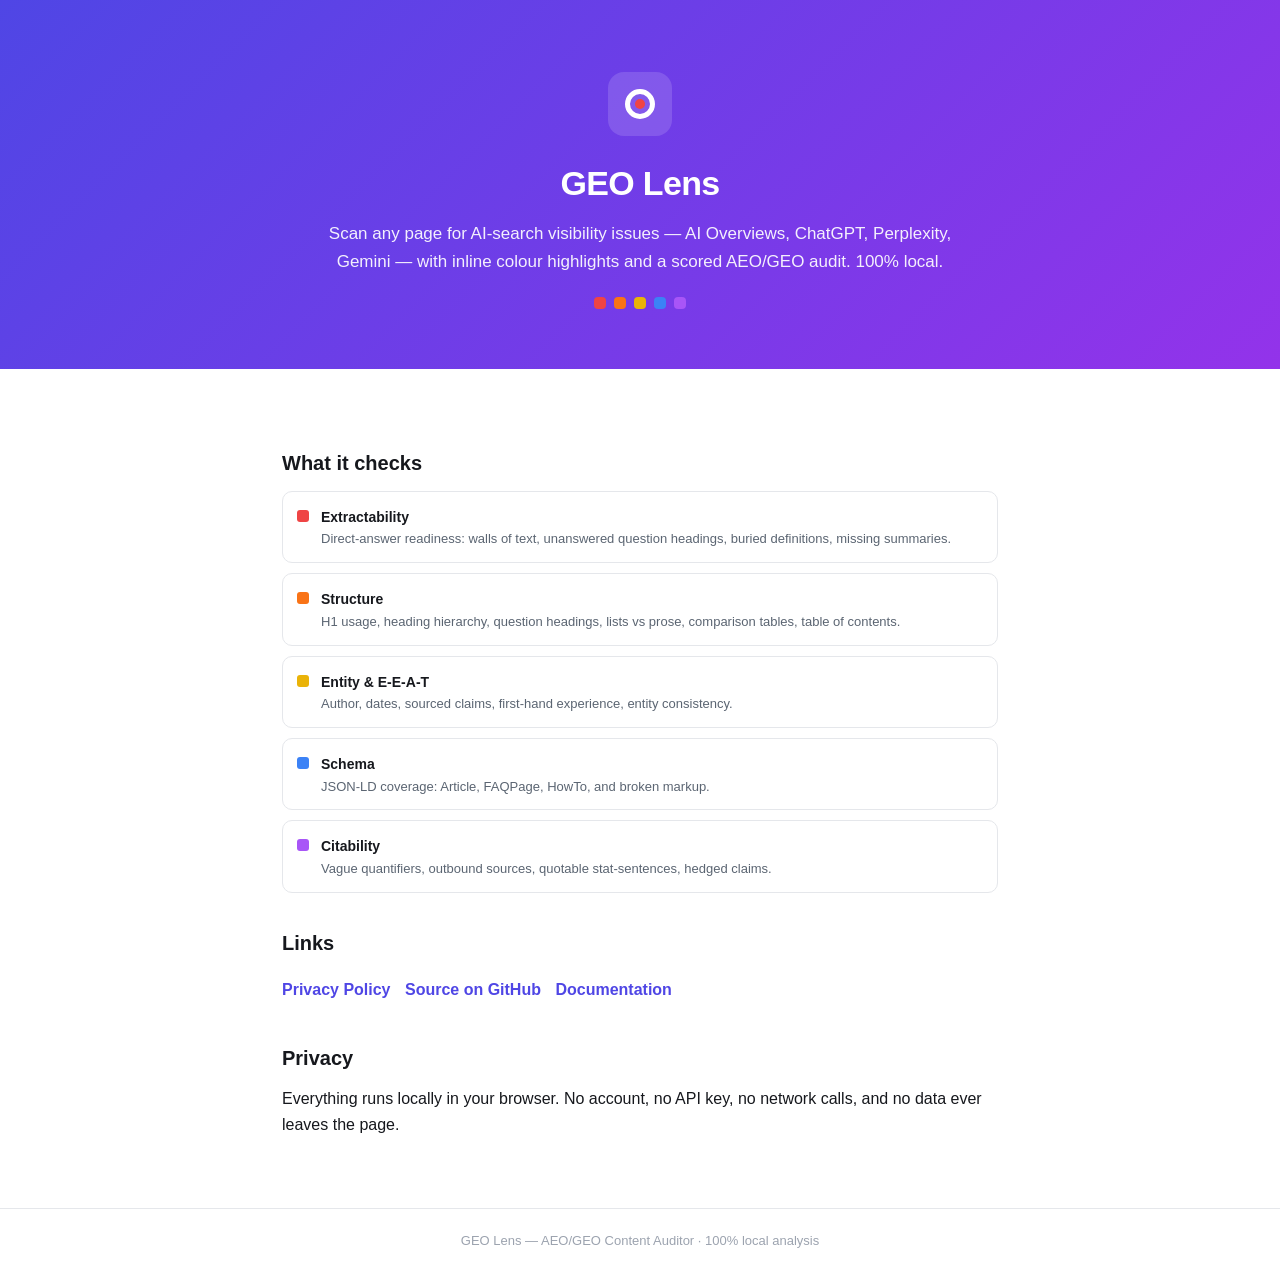
==== index.html @ 0c2091ce "chore: add Pages auto-deploy workflow, landing page, and store screenshots - .github/workflows/pages" ====
<!doctype html>
<html lang="en">
<head>
  <meta charset="utf-8">
  <meta name="viewport" content="width=device-width, initial-scale=1">
  <title>GEO Lens — AEO/GEO Content Auditor</title>
  <meta name="description" content="A Chrome extension that scans any page for AI-search visibility issues (AI Overviews, ChatGPT, Perplexity, Gemini) and highlights them inline with a scored AEO/GEO audit. 100% local.">
  <style>
    :root { --red:#EF4444; --orange:#F97316; --yellow:#EAB308; --blue:#3B82F6; --purple:#A855F7; --accent:#4F46E5; }
    * { box-sizing: border-box; margin: 0; padding: 0; }
    body { font-family: -apple-system, BlinkMacSystemFont, 'Segoe UI', Roboto, Helvetica, Arial, sans-serif; color: #16181d; background: #fff; line-height: 1.6; }
    .hero { background: linear-gradient(135deg, #4F46E5, #9333EA); color: #fff; padding: 72px 22px 60px; text-align: center; }
    .logo { width: 64px; height: 64px; border-radius: 16px; background: rgba(255,255,255,.14); display: inline-flex; align-items: center; justify-content: center; margin-bottom: 20px; }
    .logo .lens { width: 30px; height: 30px; border: 5px solid #fff; border-radius: 50%; position: relative; }
    .logo .lens::after { content: ''; position: absolute; width: 10px; height: 10px; background: var(--red); border-radius: 50%; top: 5px; left: 5px; }
    h1 { font-size: 34px; letter-spacing: -0.02em; }
    .tag { font-size: 17px; opacity: .92; margin-top: 10px; max-width: 640px; margin-left: auto; margin-right: auto; }
    .dots { margin-top: 22px; display: flex; gap: 8px; justify-content: center; }
    .dots i { width: 12px; height: 12px; border-radius: 4px; display: inline-block; }
    .wrap { max-width: 760px; margin: 0 auto; padding: 44px 22px 70px; }
    h2 { font-size: 20px; margin: 34px 0 12px; }
    .cats { display: grid; gap: 10px; }
    .cat { display: flex; gap: 12px; align-items: flex-start; border: 1px solid #e5e7eb; border-radius: 10px; padding: 12px 14px; }
    .cat .sw { width: 12px; height: 12px; border-radius: 3px; margin-top: 6px; flex: 0 0 auto; }
    .cat b { font-size: 14px; } .cat p { font-size: 13px; color: #5b6572; }
    .links a { display: inline-block; margin: 6px 10px 6px 0; color: var(--accent); font-weight: 600; text-decoration: none; }
    .links a:hover { text-decoration: underline; }
    footer { border-top: 1px solid #e5e7eb; padding: 22px; text-align: center; color: #9ca3af; font-size: 13px; }
    @media (prefers-color-scheme: dark) {
      body { background: #0f1115; color: #e5e7eb; }
      .cat { border-color: #232a36; } .cat p { color: #9aa4b2; }
      footer { border-color: #232a36; }
    }
  </style>
</head>
<body>
  <div class="hero">
    <div class="logo"><span class="lens"></span></div>
    <h1>GEO Lens</h1>
    <p class="tag">Scan any page for AI-search visibility issues — AI Overviews, ChatGPT, Perplexity, Gemini — with inline colour highlights and a scored AEO/GEO audit. 100% local.</p>
    <div class="dots">
      <i style="background:var(--red)"></i><i style="background:var(--orange)"></i>
      <i style="background:var(--yellow)"></i><i style="background:var(--blue)"></i>
      <i style="background:var(--purple)"></i>
    </div>
  </div>

  <div class="wrap">
    <h2>What it checks</h2>
    <div class="cats">
      <div class="cat"><span class="sw" style="background:var(--red)"></span><div><b>Extractability</b><p>Direct-answer readiness: walls of text, unanswered question headings, buried definitions, missing summaries.</p></div></div>
      <div class="cat"><span class="sw" style="background:var(--orange)"></span><div><b>Structure</b><p>H1 usage, heading hierarchy, question headings, lists vs prose, comparison tables, table of contents.</p></div></div>
      <div class="cat"><span class="sw" style="background:var(--yellow)"></span><div><b>Entity &amp; E-E-A-T</b><p>Author, dates, sourced claims, first-hand experience, entity consistency.</p></div></div>
      <div class="cat"><span class="sw" style="background:var(--blue)"></span><div><b>Schema</b><p>JSON-LD coverage: Article, FAQPage, HowTo, and broken markup.</p></div></div>
      <div class="cat"><span class="sw" style="background:var(--purple)"></span><div><b>Citability</b><p>Vague quantifiers, outbound sources, quotable stat-sentences, hedged claims.</p></div></div>
    </div>

    <h2>Links</h2>
    <p class="links">
      <a href="./store/privacy-policy.html">Privacy Policy</a>
      <a href="https://github.com/bobadesiddesh1-cmyk/seo-ce-aeo-geo-checker">Source on GitHub</a>
      <a href="./geo-lens/README.md">Documentation</a>
    </p>

    <h2>Privacy</h2>
    <p>Everything runs locally in your browser. No account, no API key, no network calls, and no data ever leaves the page.</p>
  </div>

  <footer>GEO Lens — AEO/GEO Content Auditor · 100% local analysis</footer>
</body>
</html>
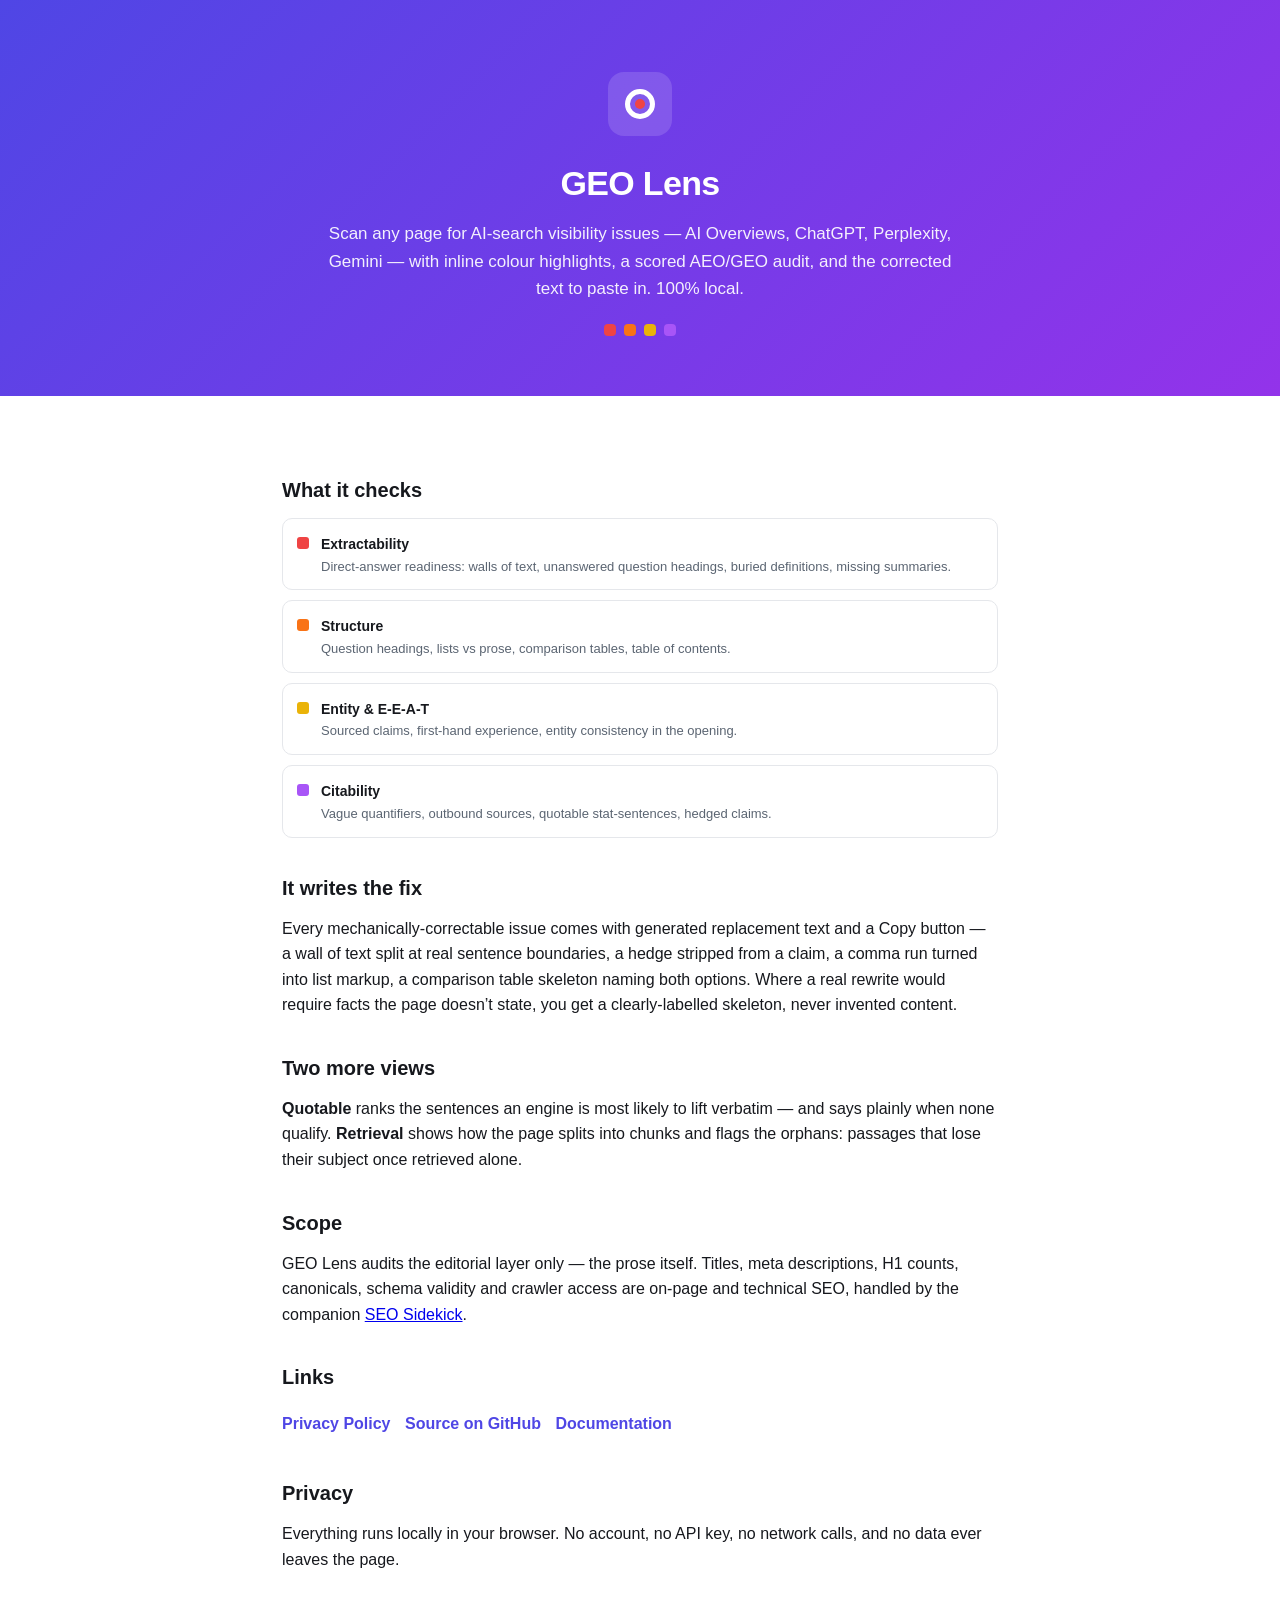
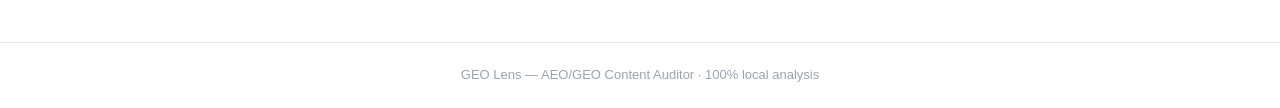
==== commit d2192c47: "GEO Lens v2: passage rewrites, retrieval preview, and a scope split from SEO Sidekick GEO Lens and S" ====
--- a/index.html
+++ b/index.html
@@ -37,11 +37,10 @@
   <div class="hero">
     <div class="logo"><span class="lens"></span></div>
     <h1>GEO Lens</h1>
-    <p class="tag">Scan any page for AI-search visibility issues — AI Overviews, ChatGPT, Perplexity, Gemini — with inline colour highlights and a scored AEO/GEO audit. 100% local.</p>
+    <p class="tag">Scan any page for AI-search visibility issues — AI Overviews, ChatGPT, Perplexity, Gemini — with inline colour highlights, a scored AEO/GEO audit, and the corrected text to paste in. 100% local.</p>
     <div class="dots">
       <i style="background:var(--red)"></i><i style="background:var(--orange)"></i>
-      <i style="background:var(--yellow)"></i><i style="background:var(--blue)"></i>
-      <i style="background:var(--purple)"></i>
+      <i style="background:var(--yellow)"></i><i style="background:var(--purple)"></i>
     </div>
   </div>
 
@@ -49,11 +48,19 @@
     <h2>What it checks</h2>
     <div class="cats">
       <div class="cat"><span class="sw" style="background:var(--red)"></span><div><b>Extractability</b><p>Direct-answer readiness: walls of text, unanswered question headings, buried definitions, missing summaries.</p></div></div>
-      <div class="cat"><span class="sw" style="background:var(--orange)"></span><div><b>Structure</b><p>H1 usage, heading hierarchy, question headings, lists vs prose, comparison tables, table of contents.</p></div></div>
-      <div class="cat"><span class="sw" style="background:var(--yellow)"></span><div><b>Entity &amp; E-E-A-T</b><p>Author, dates, sourced claims, first-hand experience, entity consistency.</p></div></div>
-      <div class="cat"><span class="sw" style="background:var(--blue)"></span><div><b>Schema</b><p>JSON-LD coverage: Article, FAQPage, HowTo, and broken markup.</p></div></div>
+      <div class="cat"><span class="sw" style="background:var(--orange)"></span><div><b>Structure</b><p>Question headings, lists vs prose, comparison tables, table of contents.</p></div></div>
+      <div class="cat"><span class="sw" style="background:var(--yellow)"></span><div><b>Entity &amp; E-E-A-T</b><p>Sourced claims, first-hand experience, entity consistency in the opening.</p></div></div>
       <div class="cat"><span class="sw" style="background:var(--purple)"></span><div><b>Citability</b><p>Vague quantifiers, outbound sources, quotable stat-sentences, hedged claims.</p></div></div>
     </div>
+
+    <h2>It writes the fix</h2>
+    <p>Every mechanically-correctable issue comes with generated replacement text and a Copy button — a wall of text split at real sentence boundaries, a hedge stripped from a claim, a comma run turned into list markup, a comparison table skeleton naming both options. Where a real rewrite would require facts the page doesn&rsquo;t state, you get a clearly-labelled skeleton, never invented content.</p>
+
+    <h2>Two more views</h2>
+    <p><b>Quotable</b> ranks the sentences an engine is most likely to lift verbatim — and says plainly when none qualify. <b>Retrieval</b> shows how the page splits into chunks and flags the orphans: passages that lose their subject once retrieved alone.</p>
+
+    <h2>Scope</h2>
+    <p>GEO Lens audits the editorial layer only — the prose itself. Titles, meta descriptions, H1 counts, canonicals, schema validity and crawler access are on-page and technical SEO, handled by the companion <a href="https://github.com/bobadesiddesh1-cmyk/seo-sidekick">SEO Sidekick</a>.</p>
 
     <h2>Links</h2>
     <p class="links">
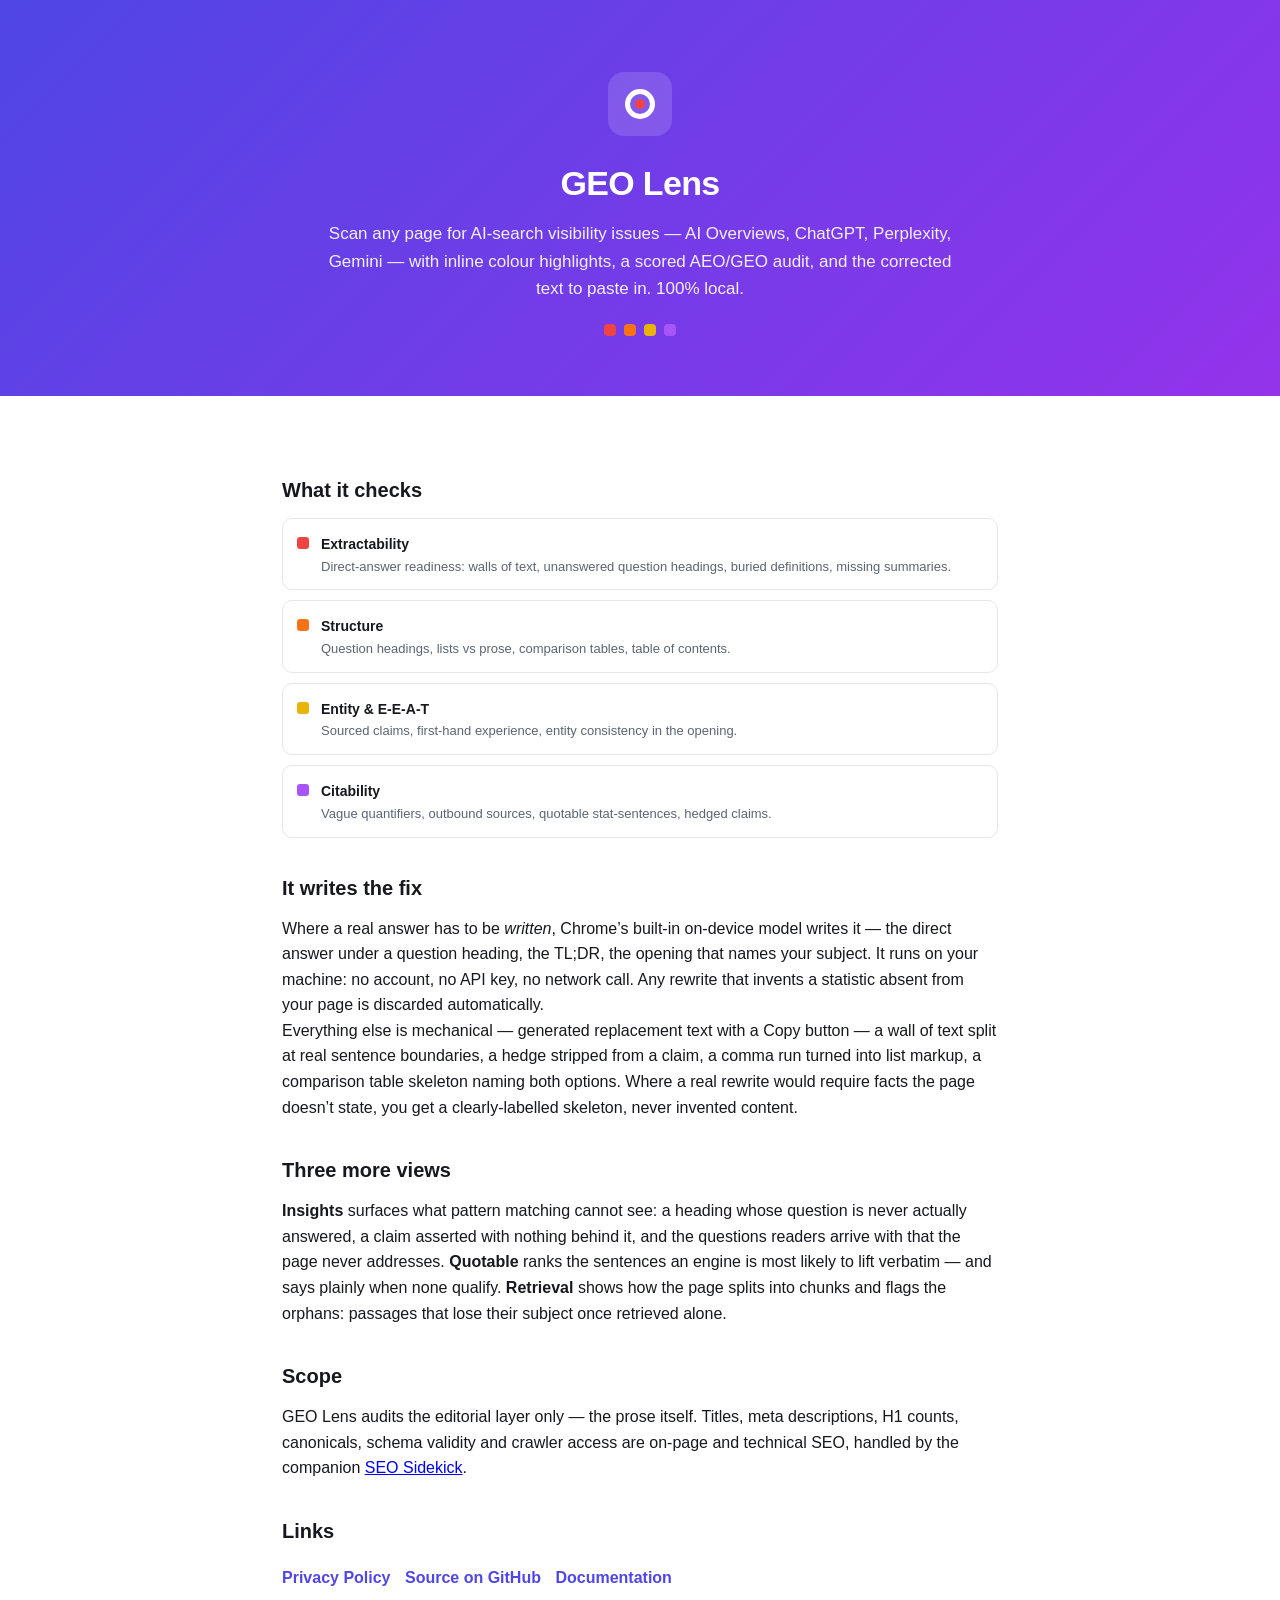
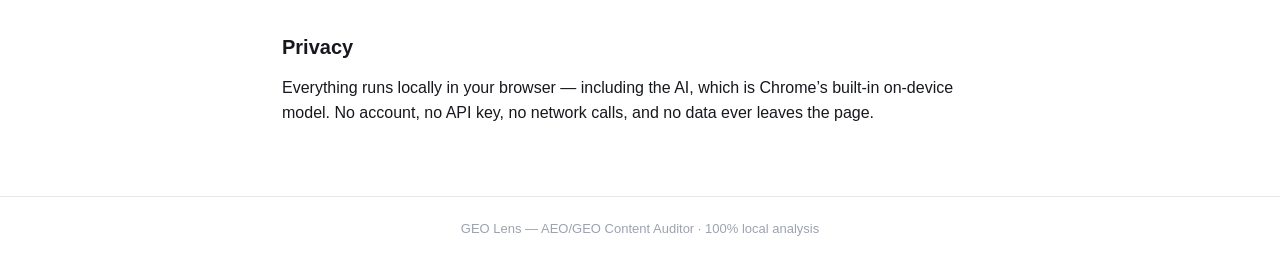
==== commit 2ddf018d: "Add real intelligence: on-device AI rewrites and semantic checks v2's fixers were mechanical — they " ====
--- a/index.html
+++ b/index.html
@@ -54,10 +54,11 @@
     </div>
 
     <h2>It writes the fix</h2>
-    <p>Every mechanically-correctable issue comes with generated replacement text and a Copy button — a wall of text split at real sentence boundaries, a hedge stripped from a claim, a comma run turned into list markup, a comparison table skeleton naming both options. Where a real rewrite would require facts the page doesn&rsquo;t state, you get a clearly-labelled skeleton, never invented content.</p>
+    <p>Where a real answer has to be <i>written</i>, Chrome&rsquo;s built-in on-device model writes it &mdash; the direct answer under a question heading, the TL;DR, the opening that names your subject. It runs on your machine: no account, no API key, no network call. Any rewrite that invents a statistic absent from your page is discarded automatically.</p>
+    <p>Everything else is mechanical &mdash; generated replacement text with a Copy button — a wall of text split at real sentence boundaries, a hedge stripped from a claim, a comma run turned into list markup, a comparison table skeleton naming both options. Where a real rewrite would require facts the page doesn&rsquo;t state, you get a clearly-labelled skeleton, never invented content.</p>
 
-    <h2>Two more views</h2>
-    <p><b>Quotable</b> ranks the sentences an engine is most likely to lift verbatim — and says plainly when none qualify. <b>Retrieval</b> shows how the page splits into chunks and flags the orphans: passages that lose their subject once retrieved alone.</p>
+    <h2>Three more views</h2>
+    <p><b>Insights</b> surfaces what pattern matching cannot see: a heading whose question is never actually answered, a claim asserted with nothing behind it, and the questions readers arrive with that the page never addresses. <b>Quotable</b> ranks the sentences an engine is most likely to lift verbatim — and says plainly when none qualify. <b>Retrieval</b> shows how the page splits into chunks and flags the orphans: passages that lose their subject once retrieved alone.</p>
 
     <h2>Scope</h2>
     <p>GEO Lens audits the editorial layer only — the prose itself. Titles, meta descriptions, H1 counts, canonicals, schema validity and crawler access are on-page and technical SEO, handled by the companion <a href="https://github.com/bobadesiddesh1-cmyk/seo-sidekick">SEO Sidekick</a>.</p>
@@ -70,7 +71,7 @@
     </p>
 
     <h2>Privacy</h2>
-    <p>Everything runs locally in your browser. No account, no API key, no network calls, and no data ever leaves the page.</p>
+    <p>Everything runs locally in your browser &mdash; including the AI, which is Chrome&rsquo;s built-in on-device model. No account, no API key, no network calls, and no data ever leaves the page.</p>
   </div>
 
   <footer>GEO Lens — AEO/GEO Content Auditor · 100% local analysis</footer>
